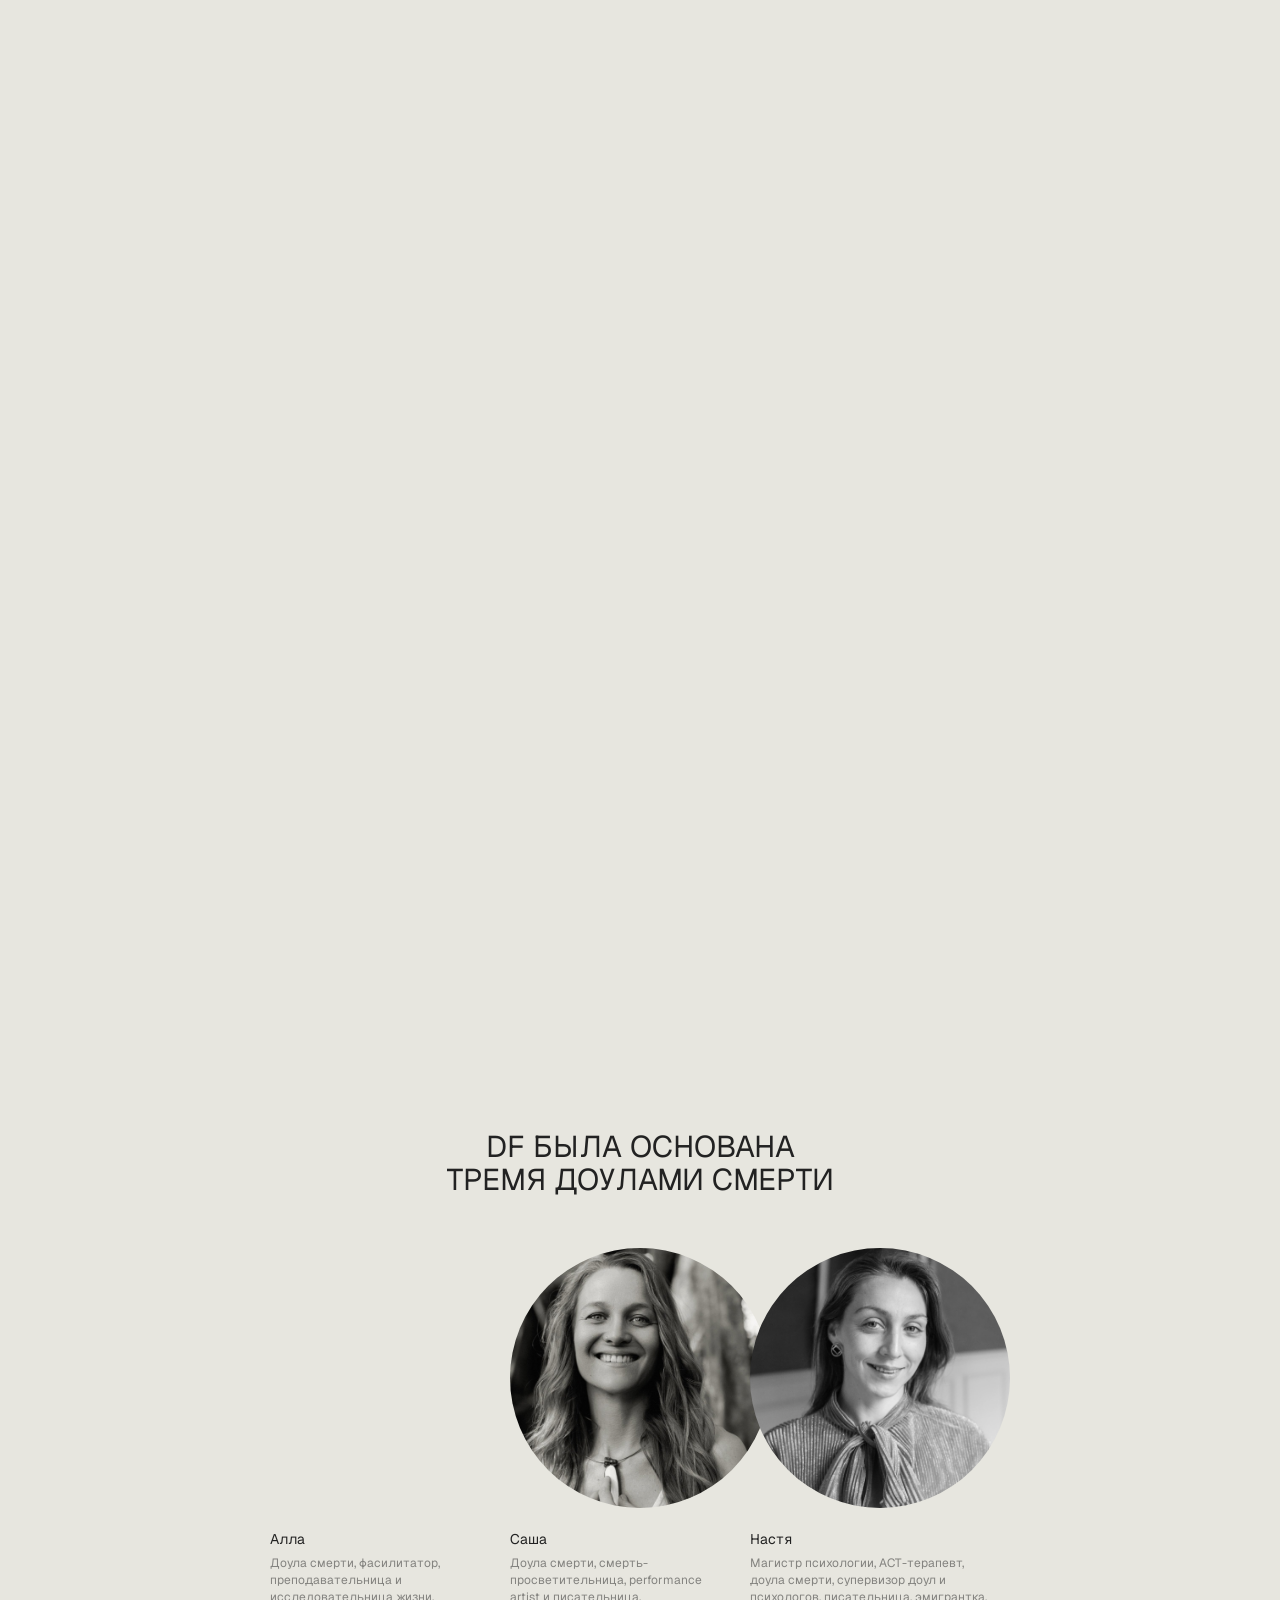
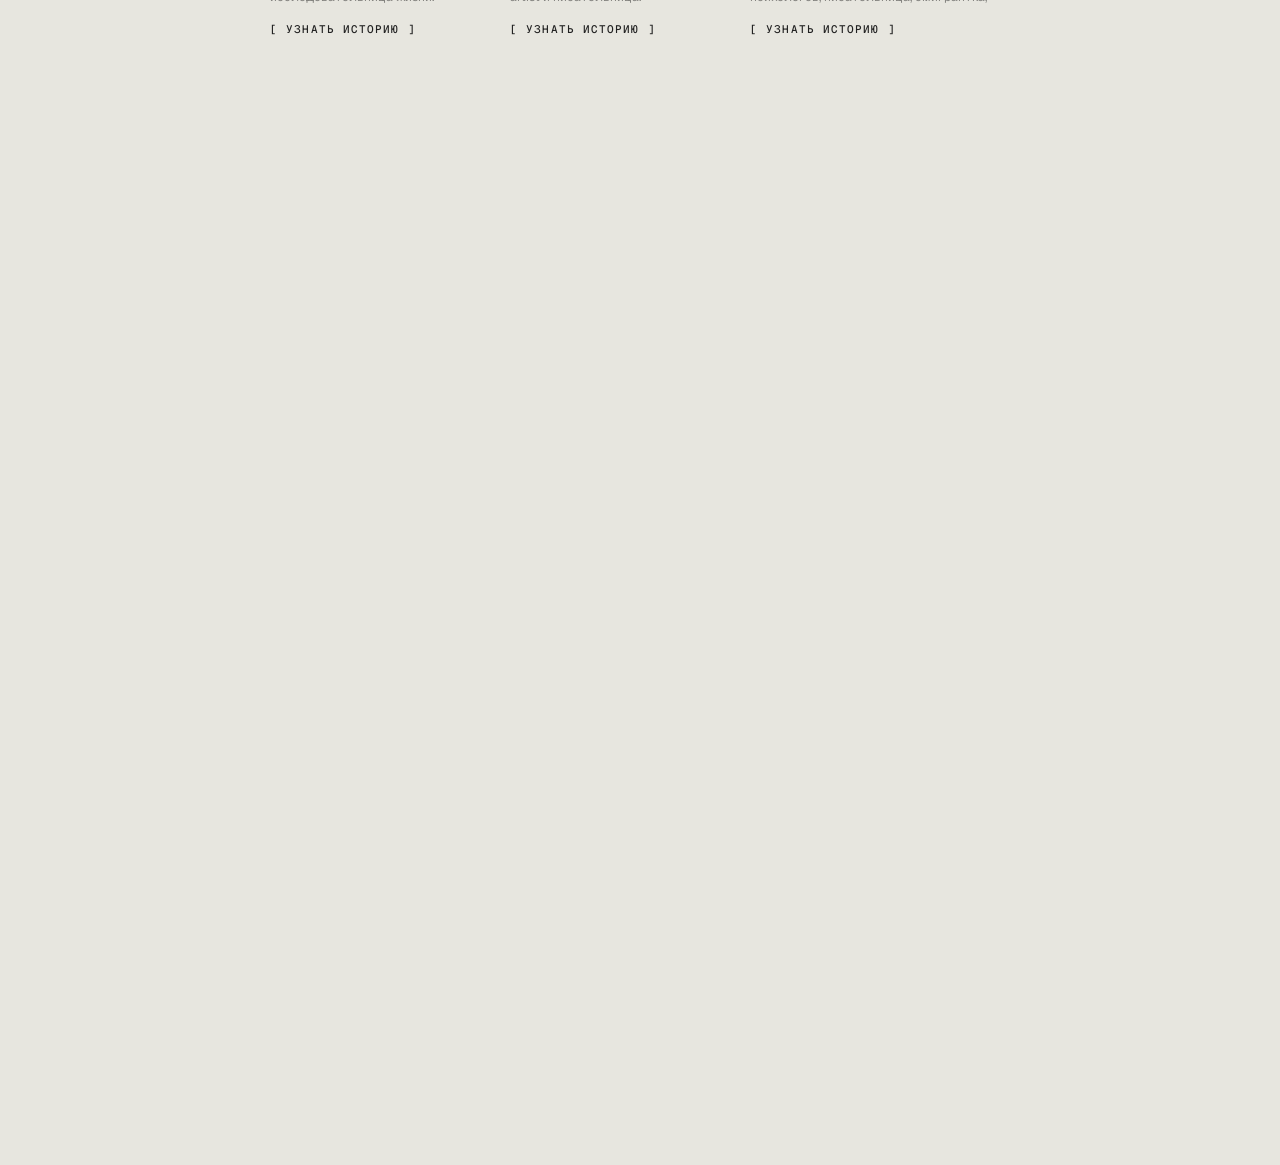
==== df-founders/index.html @ b68118d4 "Add DF founders demo page" ====
<!doctype html>
<html lang="ru">
  <head>
    <meta charset="UTF-8" />
    <meta name="viewport" content="width=device-width, initial-scale=1.0" />
    <title>DF Founders</title>
    <link rel="preconnect" href="https://fonts.googleapis.com" />
    <link rel="preconnect" href="https://fonts.gstatic.com" crossorigin />
    <link
      href="https://fonts.googleapis.com/css2?family=Geist:wght@400&family=Geist+Mono:wght@500&display=swap"
      rel="stylesheet"
    />
    <style>
      :root {
        --bg: #e7e6df;
        --text: #222222;
        --muted: rgba(34, 34, 34, 0.5);
        --photo-size: 260px;
        --card-overlap: -20px;
        --mobile-scroll-distance: 0px;
        --mobile-scroll-x: 0px;
      }

      * {
        box-sizing: border-box;
      }

      body {
        margin: 0;
        background: var(--bg);
        color: var(--text);
        font-family: "Geist", Arial, sans-serif;
        overflow-x: hidden;
      }

      .founders {
        min-height: 765px;
        background: var(--bg);
        display: flex;
        align-items: center;
        justify-content: center;
        padding: 130px 24px;
      }

      .page-spacer {
        height: 1000px;
        background: var(--bg);
      }

      .founders__content {
        width: min(740px, 100%);
        min-height: 505px;
        display: flex;
        flex-direction: column;
        align-items: center;
        justify-content: center;
        gap: 52px;
      }

      .founders__title {
        width: min(410px, 100%);
        margin: 0;
        font-size: 30px;
        font-weight: 400;
        line-height: 1.1;
        letter-spacing: 0;
        text-align: center;
        text-transform: uppercase;
        font-feature-settings: "dlig" 1;
      }

      .founders__list {
        width: 100%;
        display: flex;
        align-items: flex-start;
      }

      .founder-card {
        width: var(--photo-size);
        flex: 0 0 var(--photo-size);
        display: flex;
        flex-direction: column;
        align-items: flex-start;
      }

      .founder-card:not(:last-child) {
        margin-right: var(--card-overlap);
      }

      .founder-card__photo {
        width: var(--photo-size);
        height: var(--photo-size);
        margin: 0;
        border-radius: 50%;
        overflow: hidden;
        position: relative;
      }

      .founder-card__photo img {
        position: absolute;
        display: block;
        max-width: none;
      }

      .founder-card__photo--alla img {
        width: 159.36%;
        height: 110.18%;
        left: -28.93%;
        top: 0;
      }

      .founder-card__photo--sasha img {
        width: 104.19%;
        height: 104.19%;
        left: -0.07%;
        top: -0.15%;
      }

      .founder-card__photo--nastya img {
        width: 146.34%;
        height: 214.07%;
        left: -23.17%;
        top: -42.22%;
      }

      .founder-card__caption {
        width: 100%;
        height: 76px;
        margin-top: 20px;
        overflow: hidden;
        display: flex;
        flex-direction: column;
        gap: 5px;
      }

      .founder-card__name {
        width: var(--caption-width, 205px);
        margin: 0;
        font-size: 14px;
        font-weight: 400;
        line-height: 1.6;
      }

      .founder-card__description {
        width: var(--caption-width, 205px);
        margin: 0;
        color: var(--muted);
        font-size: 12px;
        font-weight: 400;
        line-height: 1.4;
      }

      .founder-card__link {
        margin-top: 20px;
        color: var(--text);
        font-family: "Geist Mono", monospace;
        font-size: 11px;
        font-weight: 500;
        line-height: 1;
        letter-spacing: 0.1em;
        text-decoration: none;
        text-transform: uppercase;
        white-space: nowrap;
      }

      .founder-card__link:hover,
      .founder-card__link:focus-visible {
        text-decoration: underline;
        text-underline-offset: 4px;
      }

      @media (max-width: 820px) {
        :root {
          --photo-size: 180px;
          --card-overlap: -14px;
        }

        .founders {
          display: block;
          height: calc(100svh + var(--mobile-scroll-distance));
          min-height: calc(100svh + var(--mobile-scroll-distance));
          padding: 0;
          overflow: clip;
        }

        .founders__content {
          position: sticky;
          top: 0;
          width: 100%;
          min-height: 100svh;
          padding: 64px 20px;
          gap: 42px;
          overflow: hidden;
        }

        .founders__list {
          align-self: flex-start;
          width: max-content;
          flex-wrap: nowrap;
          transform: translate3d(calc(var(--mobile-scroll-x) * -1), 0, 0);
          will-change: transform;
        }

        .founder-card__caption {
          height: auto;
          min-height: 92px;
          gap: 7px;
        }

        .founder-card__name,
        .founder-card__description {
          width: 100%;
        }

        .founder-card__description {
          display: -webkit-box;
          min-height: calc(4em * 1.4);
          max-height: calc(4em * 1.4);
          overflow: hidden;
          -webkit-box-orient: vertical;
          -webkit-line-clamp: 4;
        }
      }

      @media (max-width: 420px) {
        .founders__title {
          align-self: flex-start;
          width: 100%;
          font-size: 20px;
          text-align: left;
        }
      }
    </style>
  </head>
  <body>
    <div class="page-spacer" aria-hidden="true"></div>

    <section class="founders" aria-labelledby="founders-title">
      <div class="founders__content">
        <h1 class="founders__title" id="founders-title">
          DF была основана тремя доулами смерти
        </h1>

        <div class="founders__list">
          <article class="founder-card" style="--caption-width: 205px">
            <figure class="founder-card__photo founder-card__photo--alla">
              <img src="assets/founder-alla.jpg" alt="Алла" />
            </figure>
            <div class="founder-card__caption">
              <p class="founder-card__name">Алла</p>
              <p class="founder-card__description">
                Доула смерти, фасилитатор, преподавательница и исследовательница
                жизни.
              </p>
            </div>
            <a class="founder-card__link" href="#">[ Узнать историю ]</a>
          </article>

          <article class="founder-card" style="--caption-width: 202px">
            <figure class="founder-card__photo founder-card__photo--sasha">
              <img src="assets/founder-sasha.png" alt="Саша" />
            </figure>
            <div class="founder-card__caption">
              <p class="founder-card__name">Саша</p>
              <p class="founder-card__description">
                Доула смерти, смерть-просветительница, performance artist и
                писательница.
              </p>
            </div>
            <a class="founder-card__link" href="#">[ Узнать историю ]</a>
          </article>

          <article class="founder-card" style="--caption-width: 251px">
            <figure class="founder-card__photo founder-card__photo--nastya">
              <img src="assets/founder-nastya.jpg" alt="Настя" />
            </figure>
            <div class="founder-card__caption">
              <p class="founder-card__name">Настя</p>
              <p class="founder-card__description">
                Магистр психологии, АСТ-терапевт, доула смерти, супервизор доул
                и психологов, писательница, эмигрантка, соло-мама.
              </p>
            </div>
            <a class="founder-card__link" href="#">[ Узнать историю ]</a>
          </article>
        </div>
      </div>
    </section>

    <div class="page-spacer" aria-hidden="true"></div>

    <script>
      const foundersSection = document.querySelector(".founders");
      const foundersList = document.querySelector(".founders__list");
      const mobileQuery = window.matchMedia("(max-width: 820px)");

      function clamp(value, min, max) {
        return Math.min(Math.max(value, min), max);
      }

      function updateMobileFoundersScroll() {
        if (!foundersSection || !foundersList || !mobileQuery.matches) {
          document.documentElement.style.setProperty("--mobile-scroll-x", "0px");
          return;
        }

        const sidePadding = 40;
        const maxX = Math.max(
          0,
          foundersList.scrollWidth - window.innerWidth + sidePadding
        );
        const scrollDistance = Math.max(420, maxX * 2.2);
        const sectionTop =
          foundersSection.getBoundingClientRect().top + window.scrollY;
        const progress = clamp(
          (window.scrollY - sectionTop) / scrollDistance,
          0,
          1
        );

        document.documentElement.style.setProperty(
          "--mobile-scroll-distance",
          `${scrollDistance}px`
        );
        document.documentElement.style.setProperty(
          "--mobile-scroll-x",
          `${maxX * progress}px`
        );
      }

      updateMobileFoundersScroll();
      window.addEventListener("scroll", updateMobileFoundersScroll, {
        passive: true,
      });
      window.addEventListener("resize", updateMobileFoundersScroll);
      mobileQuery.addEventListener("change", updateMobileFoundersScroll);
    </script>
  </body>
</html>
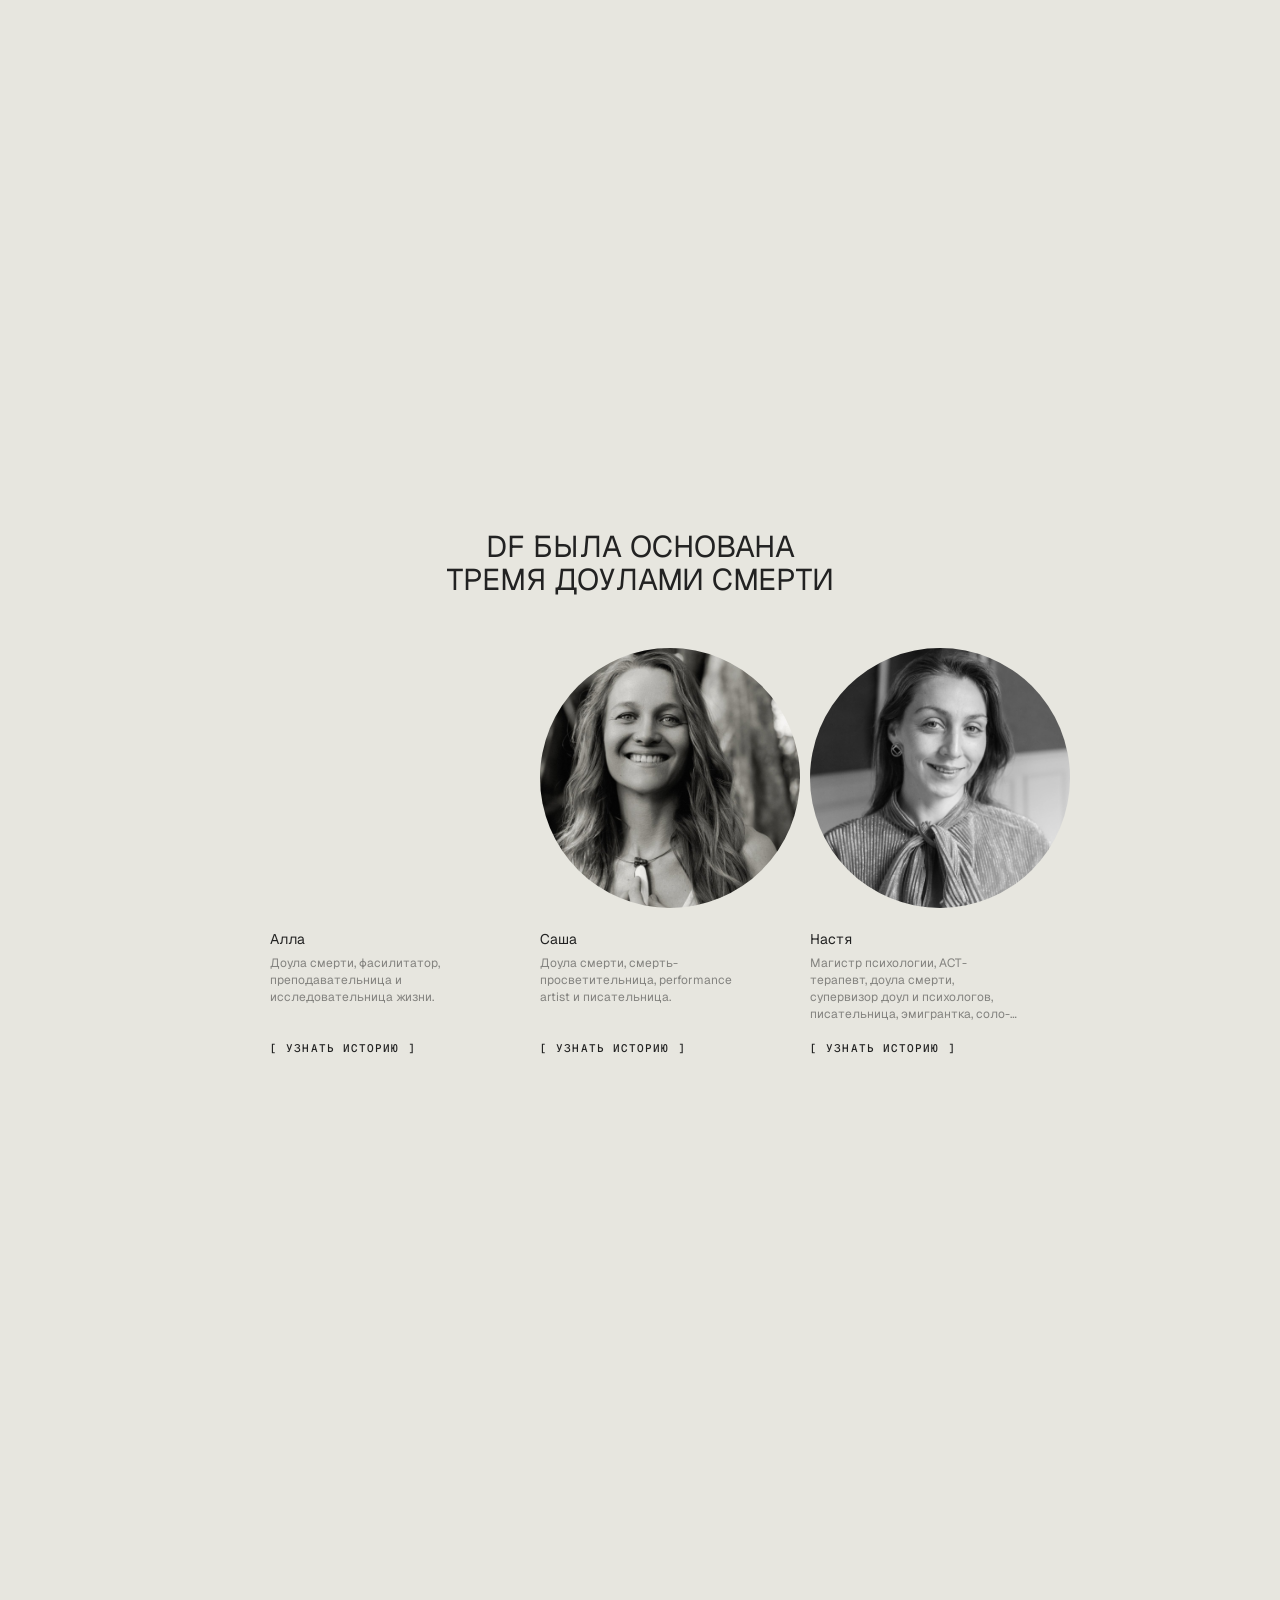
==== commit 6c2a9887: "Adjust DF founders demo spacing" ====
--- a/df-founders/index.html
+++ b/df-founders/index.html
@@ -16,7 +16,7 @@
         --text: #222222;
         --muted: rgba(34, 34, 34, 0.5);
         --photo-size: 260px;
-        --card-overlap: -20px;
+        --card-gap: 10px;
         --mobile-scroll-distance: 0px;
         --mobile-scroll-x: 0px;
       }
@@ -45,6 +45,10 @@
       .page-spacer {
         height: 1000px;
         background: var(--bg);
+      }
+
+      .page-spacer--top {
+        height: 400px;
       }
 
       .founders__content {
@@ -84,7 +88,7 @@
       }
 
       .founder-card:not(:last-child) {
-        margin-right: var(--card-overlap);
+        margin-right: var(--card-gap);
       }
 
       .founder-card__photo {
@@ -125,7 +129,7 @@
 
       .founder-card__caption {
         width: 100%;
-        height: 76px;
+        height: 95px;
         margin-top: 20px;
         overflow: hidden;
         display: flex;
@@ -148,6 +152,12 @@
         font-size: 12px;
         font-weight: 400;
         line-height: 1.4;
+        display: -webkit-box;
+        min-height: 68px;
+        max-height: 68px;
+        overflow: hidden;
+        -webkit-box-orient: vertical;
+        -webkit-line-clamp: 4;
       }
 
       .founder-card__link {
@@ -172,7 +182,7 @@
       @media (max-width: 820px) {
         :root {
           --photo-size: 180px;
-          --card-overlap: -14px;
+          --card-gap: 10px;
         }
 
         .founders {
@@ -193,6 +203,13 @@
           overflow: hidden;
         }
 
+        .founders__title {
+          align-self: flex-start;
+          width: 100%;
+          font-size: 20px;
+          text-align: left;
+        }
+
         .founders__list {
           align-self: flex-start;
           width: max-content;
@@ -201,24 +218,19 @@
           will-change: transform;
         }
 
+        .founder-card {
+          width: var(--caption-width, var(--photo-size));
+          flex-basis: var(--caption-width, var(--photo-size));
+        }
+
         .founder-card__caption {
-          height: auto;
-          min-height: 92px;
-          gap: 7px;
+          height: 95px;
+          gap: 5px;
         }
 
         .founder-card__name,
         .founder-card__description {
           width: 100%;
-        }
-
-        .founder-card__description {
-          display: -webkit-box;
-          min-height: calc(4em * 1.4);
-          max-height: calc(4em * 1.4);
-          overflow: hidden;
-          -webkit-box-orient: vertical;
-          -webkit-line-clamp: 4;
         }
       }
 
@@ -233,7 +245,7 @@
     </style>
   </head>
   <body>
-    <div class="page-spacer" aria-hidden="true"></div>
+    <div class="page-spacer page-spacer--top" aria-hidden="true"></div>
 
     <section class="founders" aria-labelledby="founders-title">
       <div class="founders__content">
@@ -270,7 +282,7 @@
             <a class="founder-card__link" href="#">[ Узнать историю ]</a>
           </article>
 
-          <article class="founder-card" style="--caption-width: 251px">
+          <article class="founder-card" style="--caption-width: 210px">
             <figure class="founder-card__photo founder-card__photo--nastya">
               <img src="assets/founder-nastya.jpg" alt="Настя" />
             </figure>
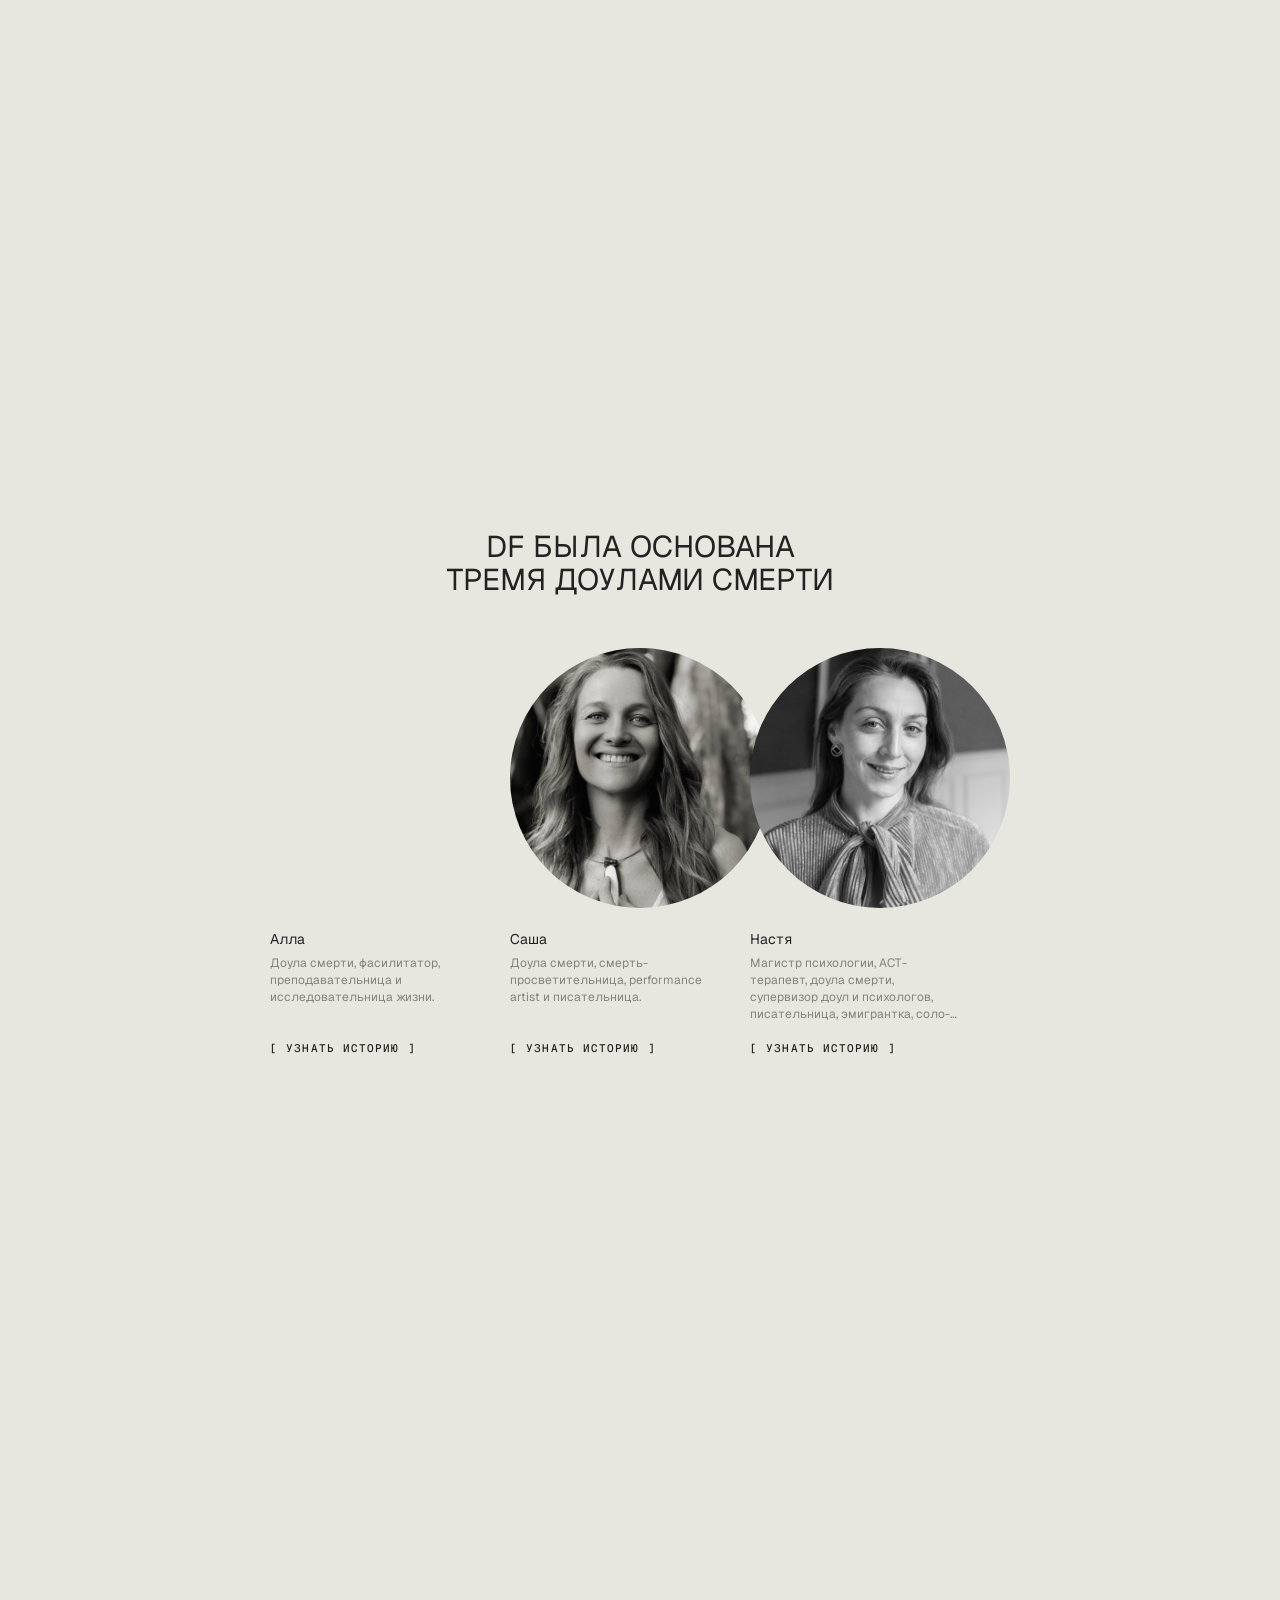
==== commit a77d34c9: "Restore DF founders photo overlap" ====
--- a/df-founders/index.html
+++ b/df-founders/index.html
@@ -16,7 +16,7 @@
         --text: #222222;
         --muted: rgba(34, 34, 34, 0.5);
         --photo-size: 260px;
-        --card-gap: 10px;
+        --card-overlap: -20px;
         --mobile-scroll-distance: 0px;
         --mobile-scroll-x: 0px;
       }
@@ -88,7 +88,7 @@
       }
 
       .founder-card:not(:last-child) {
-        margin-right: var(--card-gap);
+        margin-right: var(--card-overlap);
       }
 
       .founder-card__photo {
@@ -182,7 +182,7 @@
       @media (max-width: 820px) {
         :root {
           --photo-size: 180px;
-          --card-gap: 10px;
+          --card-overlap: -14px;
         }
 
         .founders {
@@ -221,6 +221,18 @@
         .founder-card {
           width: var(--caption-width, var(--photo-size));
           flex-basis: var(--caption-width, var(--photo-size));
+        }
+
+        .founder-card:not(:last-child) {
+          margin-right: 10px;
+        }
+
+        .founder-card__photo--sasha {
+          transform: translateX(-49px);
+        }
+
+        .founder-card__photo--nastya {
+          transform: translateX(-95px);
         }
 
         .founder-card__caption {
